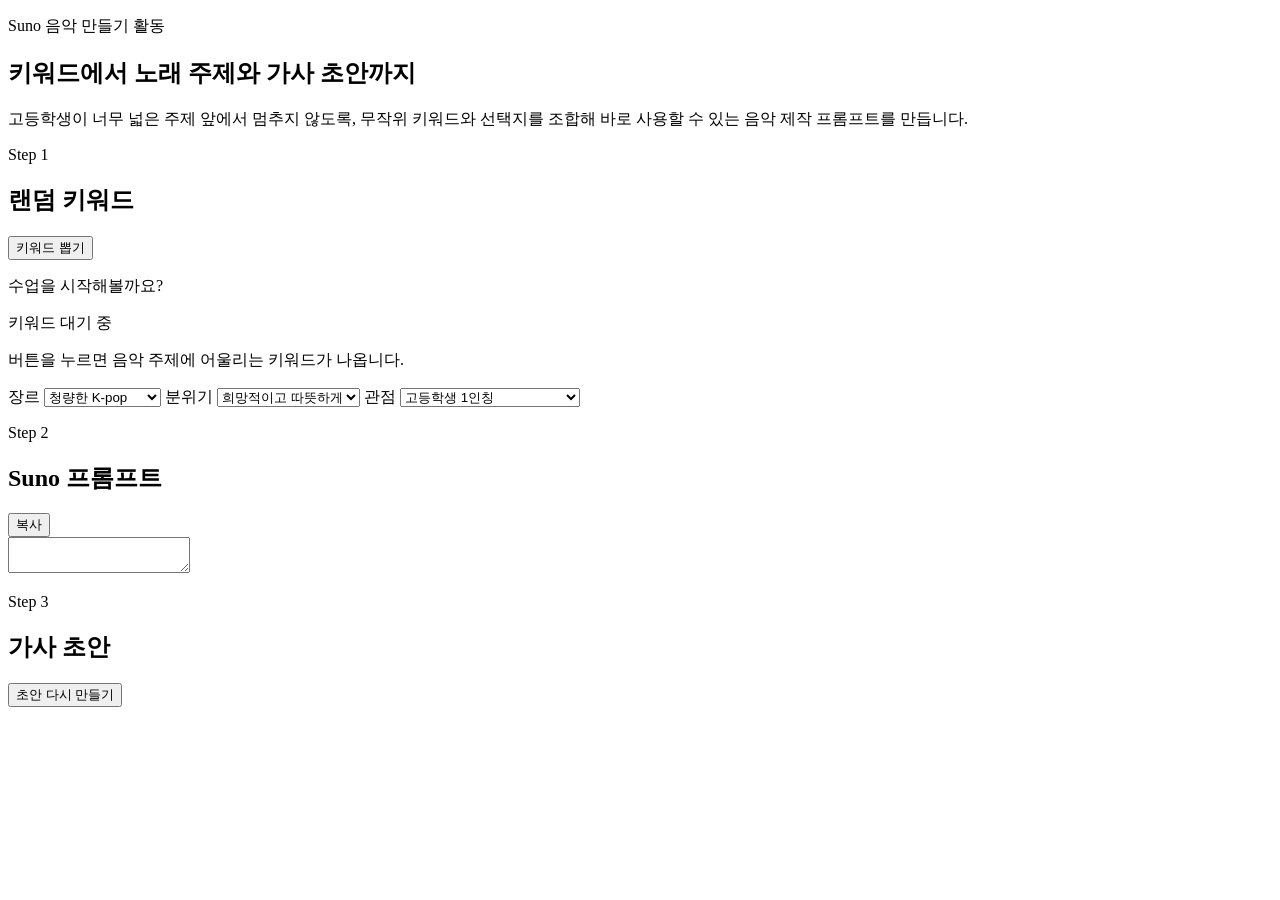
==== index.html @ 48846d21 "Add Suno keyword activity app" ====
<!doctype html>
<html lang="ko">
<head>
  <meta charset="utf-8">
  <meta name="viewport" content="width=device-width, initial-scale=1">
  <title>Suno 키워드 음악 활동</title>
  <link rel="preconnect" href="https://fonts.googleapis.com">
  <link rel="preconnect" href="https://fonts.gstatic.com" crossorigin>
  <link href="https://fonts.googleapis.com/css2?family=Noto+Sans+KR:wght@400;500;700;800&display=swap" rel="stylesheet">
  <link rel="stylesheet" href="styles.css">
</head>
<body>
  <main class="app-shell">
    <section class="workspace" aria-labelledby="app-title">
      <div class="intro-panel">
        <div class="visual" aria-hidden="true">
          <div class="disc"><span></span></div>
          <div class="bars">
            <i></i><i></i><i></i><i></i><i></i>
          </div>
        </div>
        <div>
          <p class="eyebrow">Suno 음악 만들기 활동</p>
          <h1 id="app-title">키워드에서 노래 주제와 가사 초안까지</h1>
          <p class="lead">고등학생이 너무 넓은 주제 앞에서 멈추지 않도록, 무작위 키워드와 선택지를 조합해 바로 사용할 수 있는 음악 제작 프롬프트를 만듭니다.</p>
        </div>
      </div>

      <div class="tool-grid">
        <section class="generator-panel" aria-labelledby="keyword-heading">
          <div class="panel-header">
            <div>
              <p class="section-label">Step 1</p>
              <h2 id="keyword-heading">랜덤 키워드</h2>
            </div>
            <button id="drawButton" class="primary-button" type="button">키워드 뽑기</button>
          </div>

          <div class="keyword-stage" aria-live="polite">
            <p id="keywordCategory" class="keyword-category">수업을 시작해볼까요?</p>
            <p id="keywordText" class="keyword-text">키워드 대기 중</p>
            <p id="keywordHint" class="keyword-hint">버튼을 누르면 음악 주제에 어울리는 키워드가 나옵니다.</p>
          </div>

          <div class="controls" aria-label="노래 생성 조건">
            <label>
              장르
              <select id="genreSelect">
                <option>청량한 K-pop</option>
                <option>어쿠스틱 발라드</option>
                <option>힙합/R&B</option>
                <option>시티팝</option>
                <option>인디 록</option>
                <option>EDM 팝</option>
              </select>
            </label>
            <label>
              분위기
              <select id="moodSelect">
                <option>희망적이고 따뜻하게</option>
                <option>차분하고 사색적으로</option>
                <option>밝고 에너지 있게</option>
                <option>몽환적이고 영화처럼</option>
                <option>진지하고 담담하게</option>
              </select>
            </label>
            <label>
              관점
              <select id="voiceSelect">
                <option>고등학생 1인칭</option>
                <option>친구에게 말하듯</option>
                <option>미래의 내가 현재의 나에게</option>
                <option>우리 반이 함께 부르는 느낌</option>
              </select>
            </label>
          </div>
        </section>

        <section class="output-panel" aria-labelledby="prompt-heading">
          <div class="panel-header compact">
            <div>
              <p class="section-label">Step 2</p>
              <h2 id="prompt-heading">Suno 프롬프트</h2>
            </div>
            <button id="copyButton" class="icon-button" type="button" title="프롬프트 복사" aria-label="프롬프트 복사">복사</button>
          </div>
          <textarea id="promptOutput" readonly spellcheck="false"></textarea>
          <p id="copyStatus" class="copy-status" role="status"></p>
        </section>
      </div>

      <section class="lyrics-panel" aria-labelledby="lyrics-heading">
        <div class="panel-header compact">
          <div>
            <p class="section-label">Step 3</p>
            <h2 id="lyrics-heading">가사 초안</h2>
          </div>
          <button id="refreshLyrics" class="secondary-button" type="button">초안 다시 만들기</button>
        </div>
        <pre id="lyricsOutput"></pre>
      </section>
    </section>
  </main>
  <script src="script.js"></script>
</body>
</html>
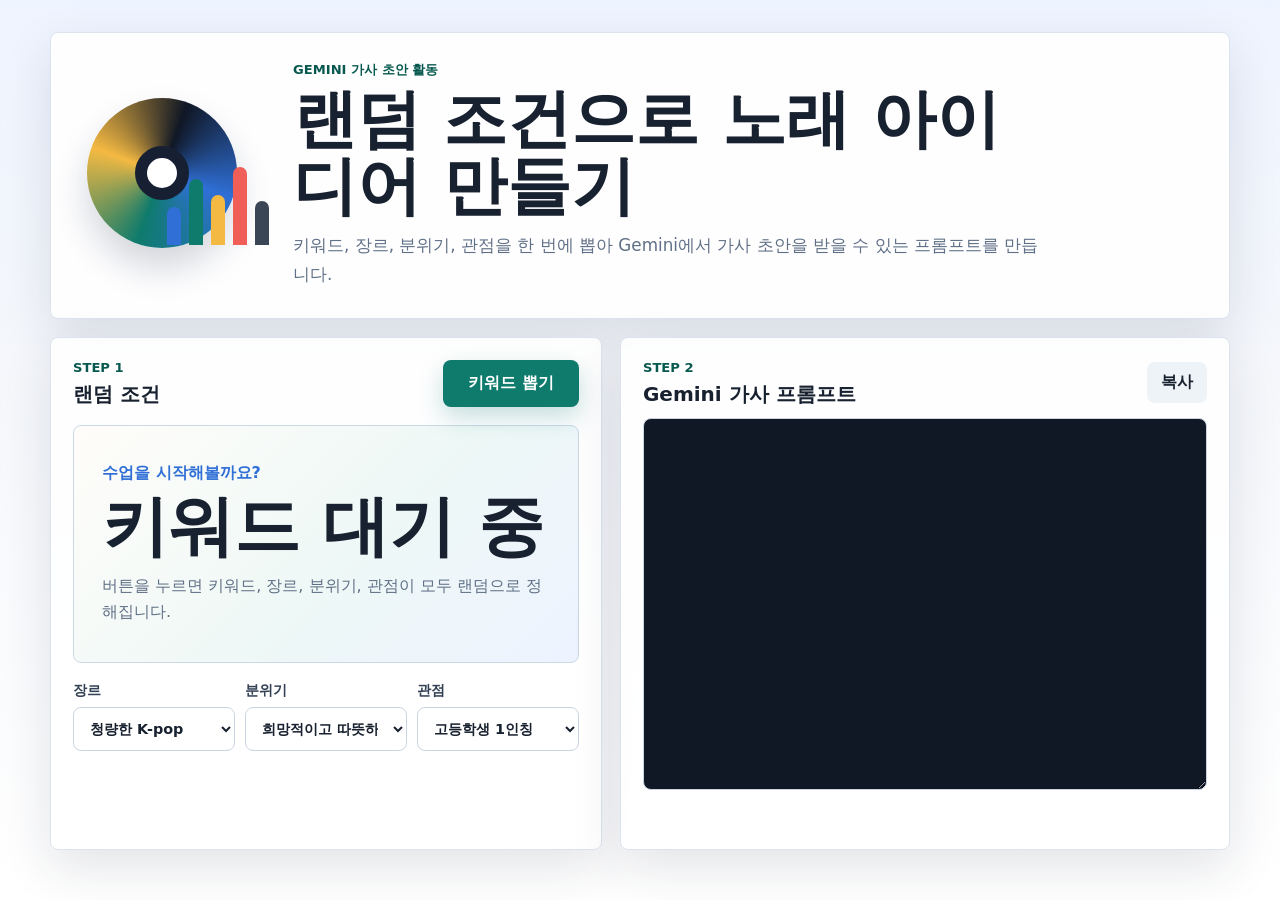
==== commit 468c4c24: "Update app for Gemini lyric prompt workflow" ====
--- a/index.html
+++ b/index.html
@@ -3,7 +3,7 @@
 <head>
   <meta charset="utf-8">
   <meta name="viewport" content="width=device-width, initial-scale=1">
-  <title>Suno 키워드 음악 활동</title>
+  <title>Gemini 가사 키워드 활동</title>
   <link rel="preconnect" href="https://fonts.googleapis.com">
   <link rel="preconnect" href="https://fonts.gstatic.com" crossorigin>
   <link href="https://fonts.googleapis.com/css2?family=Noto+Sans+KR:wght@400;500;700;800&display=swap" rel="stylesheet">
@@ -20,9 +20,9 @@
           </div>
         </div>
         <div>
-          <p class="eyebrow">Suno 음악 만들기 활동</p>
-          <h1 id="app-title">키워드에서 노래 주제와 가사 초안까지</h1>
-          <p class="lead">고등학생이 너무 넓은 주제 앞에서 멈추지 않도록, 무작위 키워드와 선택지를 조합해 바로 사용할 수 있는 음악 제작 프롬프트를 만듭니다.</p>
+          <p class="eyebrow">Gemini 가사 초안 활동</p>
+          <h1 id="app-title">랜덤 조건으로 노래 아이디어 만들기</h1>
+          <p class="lead">키워드, 장르, 분위기, 관점을 한 번에 뽑아 Gemini에서 가사 초안을 받을 수 있는 프롬프트를 만듭니다.</p>
         </div>
       </div>
 
@@ -31,7 +31,7 @@
           <div class="panel-header">
             <div>
               <p class="section-label">Step 1</p>
-              <h2 id="keyword-heading">랜덤 키워드</h2>
+              <h2 id="keyword-heading">랜덤 조건</h2>
             </div>
             <button id="drawButton" class="primary-button" type="button">키워드 뽑기</button>
           </div>
@@ -39,10 +39,10 @@
           <div class="keyword-stage" aria-live="polite">
             <p id="keywordCategory" class="keyword-category">수업을 시작해볼까요?</p>
             <p id="keywordText" class="keyword-text">키워드 대기 중</p>
-            <p id="keywordHint" class="keyword-hint">버튼을 누르면 음악 주제에 어울리는 키워드가 나옵니다.</p>
+            <p id="keywordHint" class="keyword-hint">버튼을 누르면 키워드, 장르, 분위기, 관점이 모두 랜덤으로 정해집니다.</p>
           </div>
 
-          <div class="controls" aria-label="노래 생성 조건">
+          <div class="controls" aria-label="랜덤으로 정해지는 노래 조건">
             <label>
               장르
               <select id="genreSelect">
@@ -80,7 +80,7 @@
           <div class="panel-header compact">
             <div>
               <p class="section-label">Step 2</p>
-              <h2 id="prompt-heading">Suno 프롬프트</h2>
+              <h2 id="prompt-heading">Gemini 가사 프롬프트</h2>
             </div>
             <button id="copyButton" class="icon-button" type="button" title="프롬프트 복사" aria-label="프롬프트 복사">복사</button>
           </div>
@@ -88,17 +88,6 @@
           <p id="copyStatus" class="copy-status" role="status"></p>
         </section>
       </div>
-
-      <section class="lyrics-panel" aria-labelledby="lyrics-heading">
-        <div class="panel-header compact">
-          <div>
-            <p class="section-label">Step 3</p>
-            <h2 id="lyrics-heading">가사 초안</h2>
-          </div>
-          <button id="refreshLyrics" class="secondary-button" type="button">초안 다시 만들기</button>
-        </div>
-        <pre id="lyricsOutput"></pre>
-      </section>
     </section>
   </main>
   <script src="script.js"></script>
--- a/styles.css
+++ b/styles.css
@@ -0,0 +1,347 @@
+:root {
+  color-scheme: light;
+  --bg: #f5f7fb;
+  --surface: #ffffff;
+  --ink: #18212f;
+  --muted: #607086;
+  --line: #dce3ee;
+  --accent: #0f7b6c;
+  --accent-strong: #07594f;
+  --coral: #f05f57;
+  --gold: #f4b942;
+  --blue: #2f6fd6;
+  --shadow: 0 18px 50px rgba(29, 43, 67, 0.12);
+}
+
+* {
+  box-sizing: border-box;
+}
+
+body {
+  margin: 0;
+  min-height: 100vh;
+  background: linear-gradient(180deg, #eef4ff 0%, var(--bg) 42%, #ffffff 100%);
+  color: var(--ink);
+  font-family: "Noto Sans KR", system-ui, -apple-system, BlinkMacSystemFont, "Segoe UI", sans-serif;
+}
+
+button,
+select,
+textarea {
+  font: inherit;
+}
+
+.app-shell {
+  width: min(1180px, calc(100% - 32px));
+  margin: 0 auto;
+  padding: 32px 0 40px;
+}
+
+.workspace {
+  display: grid;
+  gap: 18px;
+}
+
+.intro-panel,
+.generator-panel,
+.output-panel,
+.lyrics-panel {
+  background: rgba(255, 255, 255, 0.92);
+  border: 1px solid var(--line);
+  border-radius: 8px;
+  box-shadow: var(--shadow);
+}
+
+.intro-panel {
+  display: grid;
+  grid-template-columns: 190px 1fr;
+  gap: 24px;
+  align-items: center;
+  min-height: 220px;
+  padding: 28px;
+  overflow: hidden;
+}
+
+.visual {
+  position: relative;
+  min-height: 164px;
+}
+
+.disc {
+  position: absolute;
+  left: 8px;
+  top: 5px;
+  width: 150px;
+  aspect-ratio: 1;
+  border-radius: 50%;
+  background: conic-gradient(from 20deg, #101725, #2f6fd6, #0f7b6c, #f4b942, #101725);
+  box-shadow: 0 20px 35px rgba(15, 31, 55, 0.18);
+}
+
+.disc span {
+  position: absolute;
+  inset: 48px;
+  border-radius: 50%;
+  background: #ffffff;
+  border: 12px solid #172033;
+}
+
+.bars {
+  position: absolute;
+  right: 0;
+  bottom: 12px;
+  display: flex;
+  align-items: end;
+  gap: 8px;
+  height: 82px;
+}
+
+.bars i {
+  display: block;
+  width: 14px;
+  border-radius: 999px 999px 4px 4px;
+  background: var(--coral);
+}
+
+.bars i:nth-child(1) { height: 38px; background: var(--blue); }
+.bars i:nth-child(2) { height: 66px; background: var(--accent); }
+.bars i:nth-child(3) { height: 50px; background: var(--gold); }
+.bars i:nth-child(4) { height: 78px; background: var(--coral); }
+.bars i:nth-child(5) { height: 44px; background: #3a4556; }
+
+.eyebrow,
+.section-label {
+  margin: 0 0 7px;
+  color: var(--accent-strong);
+  font-size: 0.82rem;
+  font-weight: 800;
+  letter-spacing: 0;
+  text-transform: uppercase;
+}
+
+h1,
+h2,
+p {
+  margin-top: 0;
+}
+
+h1 {
+  max-width: 720px;
+  margin-bottom: 12px;
+  font-size: clamp(2rem, 5vw, 4.4rem);
+  line-height: 1.04;
+  letter-spacing: 0;
+}
+
+h2 {
+  margin-bottom: 0;
+  font-size: 1.25rem;
+  line-height: 1.2;
+}
+
+.lead {
+  max-width: 760px;
+  margin-bottom: 0;
+  color: var(--muted);
+  font-size: 1.05rem;
+  line-height: 1.75;
+}
+
+.tool-grid {
+  display: grid;
+  grid-template-columns: minmax(0, 0.95fr) minmax(360px, 1.05fr);
+  gap: 18px;
+}
+
+.generator-panel,
+.output-panel,
+.lyrics-panel {
+  padding: 22px;
+}
+
+.panel-header {
+  display: flex;
+  align-items: center;
+  justify-content: space-between;
+  gap: 14px;
+  margin-bottom: 18px;
+}
+
+.panel-header.compact {
+  margin-bottom: 12px;
+}
+
+.primary-button,
+.secondary-button,
+.icon-button {
+  border: 0;
+  border-radius: 8px;
+  cursor: pointer;
+  font-weight: 800;
+  transition: transform 160ms ease, background 160ms ease, box-shadow 160ms ease;
+}
+
+.primary-button {
+  min-width: 136px;
+  padding: 13px 18px;
+  background: var(--accent);
+  color: #ffffff;
+  box-shadow: 0 10px 24px rgba(15, 123, 108, 0.24);
+}
+
+.secondary-button,
+.icon-button {
+  padding: 10px 14px;
+  background: #eef3f8;
+  color: var(--ink);
+}
+
+button:hover {
+  transform: translateY(-1px);
+}
+
+.primary-button:hover {
+  background: var(--accent-strong);
+}
+
+.keyword-stage {
+  display: grid;
+  align-content: center;
+  min-height: 238px;
+  margin-bottom: 18px;
+  padding: 28px;
+  border: 1px solid #cbd9e7;
+  border-radius: 8px;
+  background: linear-gradient(135deg, #fffdfa, #eef8f6 54%, #edf3ff);
+}
+
+.keyword-category {
+  margin-bottom: 8px;
+  color: var(--blue);
+  font-weight: 800;
+}
+
+.keyword-text {
+  margin-bottom: 12px;
+  font-size: clamp(2.1rem, 6vw, 4.1rem);
+  font-weight: 800;
+  line-height: 1.05;
+}
+
+.keyword-hint {
+  margin-bottom: 0;
+  color: var(--muted);
+  line-height: 1.6;
+}
+
+.controls {
+  display: grid;
+  grid-template-columns: repeat(3, minmax(0, 1fr));
+  gap: 10px;
+}
+
+label {
+  display: grid;
+  gap: 7px;
+  color: #334155;
+  font-size: 0.9rem;
+  font-weight: 800;
+}
+
+select {
+  width: 100%;
+  min-height: 44px;
+  border: 1px solid #cbd5e1;
+  border-radius: 8px;
+  background: #ffffff;
+  color: var(--ink);
+  padding: 0 12px;
+}
+
+textarea,
+pre {
+  width: 100%;
+  margin: 0;
+  border: 1px solid #cbd5e1;
+  border-radius: 8px;
+  background: #101725;
+  color: #ecfdf5;
+  line-height: 1.65;
+  white-space: pre-wrap;
+}
+
+textarea {
+  min-height: 372px;
+  resize: vertical;
+  padding: 16px;
+}
+
+pre {
+  min-height: 260px;
+  padding: 18px;
+  overflow: auto;
+  font-family: "Noto Sans KR", system-ui, sans-serif;
+}
+
+.copy-status {
+  min-height: 24px;
+  margin: 9px 0 0;
+  color: var(--accent-strong);
+  font-size: 0.9rem;
+  font-weight: 800;
+}
+
+@media (max-width: 860px) {
+  .intro-panel,
+  .tool-grid,
+  .controls {
+    grid-template-columns: 1fr;
+  }
+
+  .intro-panel {
+    min-height: auto;
+  }
+
+  .visual {
+    min-height: 128px;
+  }
+
+  .disc {
+    width: 118px;
+  }
+
+  .disc span {
+    inset: 38px;
+    border-width: 10px;
+  }
+}
+
+@media (max-width: 560px) {
+  .app-shell {
+    width: min(100% - 20px, 1180px);
+    padding-top: 16px;
+  }
+
+  .intro-panel,
+  .generator-panel,
+  .output-panel,
+  .lyrics-panel {
+    padding: 16px;
+  }
+
+  .panel-header {
+    align-items: stretch;
+    flex-direction: column;
+  }
+
+  .primary-button,
+  .secondary-button,
+  .icon-button {
+    width: 100%;
+  }
+
+  .keyword-stage {
+    min-height: 210px;
+    padding: 20px;
+  }
+}
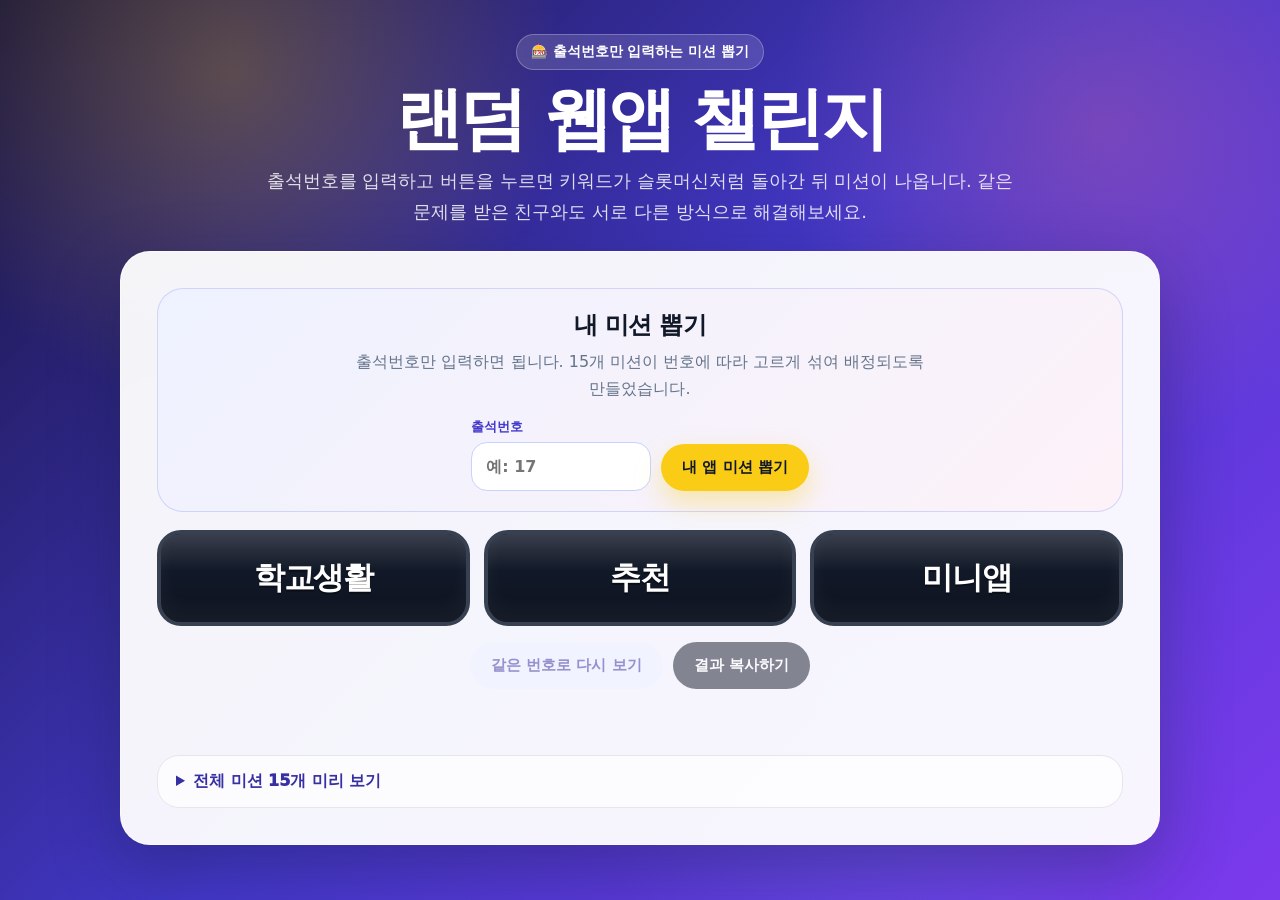
==== commit ff48bffe: "Add random web app challenge page" ====
--- a/index.html
+++ b/index.html
@@ -1,95 +1,897 @@
-<!doctype html>
+<!DOCTYPE html>
 <html lang="ko">
 <head>
-  <meta charset="utf-8">
-  <meta name="viewport" content="width=device-width, initial-scale=1">
-  <title>Gemini 가사 키워드 활동</title>
-  <link rel="preconnect" href="https://fonts.googleapis.com">
-  <link rel="preconnect" href="https://fonts.gstatic.com" crossorigin>
-  <link href="https://fonts.googleapis.com/css2?family=Noto+Sans+KR:wght@400;500;700;800&display=swap" rel="stylesheet">
-  <link rel="stylesheet" href="styles.css">
+  <meta charset="UTF-8" />
+  <meta name="viewport" content="width=device-width, initial-scale=1.0" />
+  <title>랜덤 웹앱 챌린지</title>
+  <style>
+    :root {
+      --bg-a: #18143d;
+      --bg-b: #4338ca;
+      --bg-c: #7c3aed;
+      --white: #ffffff;
+      --text: #111827;
+      --sub: #64748b;
+      --line: #e5e7eb;
+      --yellow: #facc15;
+      --pink: #fb7185;
+      --indigo: #4f46e5;
+      --green: #16a34a;
+      --red: #dc2626;
+      --soft: #f8fafc;
+      --shadow: 0 24px 70px rgba(15, 23, 42, 0.32);
+      --radius-xl: 30px;
+      --radius-lg: 22px;
+      --radius-md: 16px;
+    }
+
+    * { box-sizing: border-box; }
+
+    html { scroll-behavior: smooth; }
+
+    body {
+      margin: 0;
+      min-height: 100vh;
+      font-family: "Pretendard", "Noto Sans KR", system-ui, -apple-system, BlinkMacSystemFont, sans-serif;
+      color: var(--text);
+      background:
+        radial-gradient(circle at 18% 8%, rgba(250, 204, 21, 0.26), transparent 25%),
+        radial-gradient(circle at 86% 14%, rgba(251, 113, 133, 0.25), transparent 24%),
+        radial-gradient(circle at 70% 80%, rgba(96, 165, 250, 0.20), transparent 28%),
+        linear-gradient(135deg, var(--bg-a), var(--bg-b), var(--bg-c));
+      padding: 34px 16px;
+    }
+
+    button, input { font: inherit; }
+
+    .wrap {
+      width: min(1040px, 100%);
+      margin: 0 auto;
+    }
+
+    .hero {
+      color: white;
+      text-align: center;
+      margin-bottom: 24px;
+    }
+
+    .badge {
+      display: inline-flex;
+      align-items: center;
+      gap: 8px;
+      padding: 8px 14px;
+      border-radius: 999px;
+      border: 1px solid rgba(255,255,255,0.25);
+      background: rgba(255,255,255,0.14);
+      backdrop-filter: blur(10px);
+      font-weight: 800;
+      font-size: 14px;
+      margin-bottom: 14px;
+    }
+
+    h1 {
+      margin: 0 0 12px;
+      font-size: clamp(36px, 6vw, 68px);
+      line-height: 1.03;
+      letter-spacing: -0.055em;
+    }
+
+    .hero p {
+      max-width: 760px;
+      margin: 0 auto;
+      color: rgba(255,255,255,0.84);
+      line-height: 1.7;
+      font-size: clamp(15px, 2vw, 18px);
+      word-break: keep-all;
+    }
+
+    .panel {
+      background: rgba(255,255,255,0.95);
+      border: 1px solid rgba(255,255,255,0.6);
+      border-radius: var(--radius-xl);
+      box-shadow: var(--shadow);
+      padding: clamp(18px, 4vw, 36px);
+      overflow: hidden;
+    }
+
+    .student-box {
+      background: linear-gradient(135deg, #eef2ff, #fdf2f8);
+      border: 1px solid rgba(129, 140, 248, 0.3);
+      border-radius: 26px;
+      padding: 20px;
+      margin-bottom: 18px;
+      text-align: center;
+    }
+
+    .student-box h2 {
+      margin: 0 0 8px;
+      font-size: 24px;
+      letter-spacing: -0.03em;
+    }
+
+    .student-box p {
+      margin: 0 auto 16px;
+      max-width: 620px;
+      color: var(--sub);
+      line-height: 1.65;
+      word-break: keep-all;
+    }
+
+    .form-row {
+      display: flex;
+      flex-wrap: wrap;
+      gap: 10px;
+      align-items: flex-end;
+      justify-content: center;
+    }
+
+    label {
+      display: grid;
+      gap: 6px;
+      font-size: 13px;
+      color: #4338ca;
+      font-weight: 900;
+      text-align: left;
+    }
+
+    input {
+      width: 180px;
+      border: 1px solid #c7d2fe;
+      border-radius: 16px;
+      background: white;
+      padding: 14px 14px;
+      font-size: 16px;
+      font-weight: 800;
+      outline: none;
+    }
+
+    input:focus {
+      border-color: var(--indigo);
+      box-shadow: 0 0 0 4px rgba(79, 70, 229, 0.12);
+    }
+
+    .machine {
+      display: grid;
+      grid-template-columns: repeat(3, 1fr);
+      gap: 14px;
+      margin: 16px 0 16px;
+    }
+
+    .slot {
+      min-height: 96px;
+      border-radius: 24px;
+      background: #111827;
+      color: #fff;
+      border: 4px solid #374151;
+      display: grid;
+      place-items: center;
+      text-align: center;
+      padding: 14px;
+      position: relative;
+      overflow: hidden;
+      box-shadow: inset 0 -12px 20px rgba(255,255,255,0.05);
+    }
+
+    .slot::before {
+      content: "";
+      position: absolute;
+      inset: 0;
+      background: linear-gradient(to bottom, rgba(255,255,255,0.17), transparent 42%, rgba(0,0,0,0.2));
+      pointer-events: none;
+    }
+
+    .slot span {
+      position: relative;
+      font-weight: 950;
+      letter-spacing: -0.04em;
+      font-size: clamp(20px, 3vw, 31px);
+      text-shadow: 0 2px 0 rgba(0,0,0,0.38);
+      word-break: keep-all;
+    }
+
+    .slot.spinning span {
+      animation: spinText 0.08s infinite alternate;
+    }
+
+    @keyframes spinText {
+      from { transform: translateY(-5px) scale(1.02); opacity: 0.72; }
+      to { transform: translateY(5px) scale(0.98); opacity: 1; }
+    }
+
+    .actions {
+      display: flex;
+      flex-wrap: wrap;
+      justify-content: center;
+      gap: 10px;
+      margin-bottom: 20px;
+    }
+
+    button {
+      border: 0;
+      border-radius: 999px;
+      padding: 14px 21px;
+      font-size: 15px;
+      font-weight: 950;
+      cursor: pointer;
+      transition: transform 0.14s ease, box-shadow 0.14s ease, opacity 0.14s ease;
+      word-break: keep-all;
+    }
+
+    button:hover { transform: translateY(-2px); }
+    button:active { transform: translateY(0); }
+
+    button:disabled {
+      opacity: 0.5;
+      cursor: not-allowed;
+      transform: none;
+    }
+
+    .primary {
+      background: var(--yellow);
+      color: #111827;
+      box-shadow: 0 12px 26px rgba(250, 204, 21, 0.34);
+    }
+
+    .dark {
+      background: #111827;
+      color: white;
+    }
+
+    .soft-btn {
+      background: #eef2ff;
+      color: #3730a3;
+    }
+
+    .msg {
+      min-height: 24px;
+      text-align: center;
+      font-weight: 900;
+      color: var(--green);
+      margin: 6px 0 10px;
+      word-break: keep-all;
+    }
+
+    .warn { color: var(--red); }
+
+    .result {
+      display: none;
+      animation: appear 0.32s ease both;
+    }
+
+    .result.show { display: block; }
+
+    @keyframes appear {
+      from { opacity: 0; transform: translateY(12px) scale(0.98); }
+      to { opacity: 1; transform: translateY(0) scale(1); }
+    }
+
+    .mission-head {
+      border-radius: 28px;
+      padding: 24px;
+      background: linear-gradient(135deg, #fef3c7, #ffe4e6);
+      border: 1px solid rgba(251, 191, 36, 0.55);
+      margin-bottom: 16px;
+    }
+
+    .mission-top {
+      display: flex;
+      justify-content: space-between;
+      gap: 10px;
+      align-items: flex-start;
+      flex-wrap: wrap;
+      margin-bottom: 10px;
+    }
+
+    .chip {
+      display: inline-flex;
+      align-items: center;
+      border-radius: 999px;
+      padding: 7px 11px;
+      font-size: 13px;
+      font-weight: 950;
+      background: white;
+      color: #92400e;
+    }
+
+    .chip.green {
+      background: #dcfce7;
+      color: #166534;
+    }
+
+    .mission-title {
+      margin: 0;
+      font-size: clamp(25px, 4vw, 42px);
+      line-height: 1.16;
+      letter-spacing: -0.05em;
+      word-break: keep-all;
+    }
+
+    .keywords {
+      display: flex;
+      flex-wrap: wrap;
+      gap: 8px;
+      margin-top: 12px;
+    }
+
+    .keyword {
+      background: rgba(255,255,255,0.78);
+      border: 1px solid rgba(255,255,255,0.9);
+      color: #7c2d12;
+      padding: 7px 11px;
+      border-radius: 999px;
+      font-size: 14px;
+      font-weight: 900;
+    }
+
+    .content-grid {
+      display: grid;
+      grid-template-columns: 1.2fr 0.8fr;
+      gap: 14px;
+    }
+
+    .card {
+      background: white;
+      border: 1px solid var(--line);
+      border-radius: var(--radius-lg);
+      padding: 20px;
+    }
+
+    .card h3 {
+      margin: 0 0 10px;
+      font-size: 18px;
+      letter-spacing: -0.02em;
+    }
+
+    .card p {
+      margin: 0;
+      color: #374151;
+      line-height: 1.72;
+      word-break: keep-all;
+    }
+
+    ul {
+      margin: 0;
+      padding-left: 20px;
+      color: #374151;
+      line-height: 1.82;
+      word-break: keep-all;
+    }
+
+    li::marker {
+      color: var(--indigo);
+      font-weight: bold;
+    }
+
+    .note {
+      margin-top: 16px;
+      padding: 16px 18px;
+      border-radius: 18px;
+      border: 1px dashed #cbd5e1;
+      background: var(--soft);
+      color: var(--sub);
+      font-size: 14px;
+      line-height: 1.65;
+      word-break: keep-all;
+    }
+
+    details {
+      margin-top: 22px;
+      background: rgba(255,255,255,0.72);
+      border: 1px solid var(--line);
+      border-radius: 22px;
+      padding: 15px 18px;
+    }
+
+    summary {
+      cursor: pointer;
+      color: #3730a3;
+      font-weight: 950;
+    }
+
+    .mission-list {
+      margin-top: 14px;
+      display: grid;
+      grid-template-columns: repeat(3, 1fr);
+      gap: 10px;
+    }
+
+    .mini {
+      background: white;
+      border: 1px solid var(--line);
+      border-radius: 16px;
+      padding: 12px;
+      line-height: 1.45;
+    }
+
+    .mini strong {
+      display: block;
+      font-size: 14px;
+      margin-bottom: 4px;
+    }
+
+    .mini span {
+      color: var(--sub);
+      font-size: 12px;
+    }
+
+    @media (max-width: 760px) {
+      body { padding: 20px 12px; }
+
+      .machine { gap: 8px; }
+
+      .slot {
+        min-height: 78px;
+        border-radius: 19px;
+        border-width: 3px;
+      }
+
+      .content-grid { grid-template-columns: 1fr; }
+
+      .mission-list { grid-template-columns: 1fr; }
+
+      input { width: 100%; }
+
+      .form-row label,
+      .form-row button,
+      .actions button {
+        width: 100%;
+      }
+    }
+  </style>
 </head>
 <body>
-  <main class="app-shell">
-    <section class="workspace" aria-labelledby="app-title">
-      <div class="intro-panel">
-        <div class="visual" aria-hidden="true">
-          <div class="disc"><span></span></div>
-          <div class="bars">
-            <i></i><i></i><i></i><i></i><i></i>
+  <main class="wrap">
+    <section class="hero">
+      <div class="badge">🎰 출석번호만 입력하는 미션 뽑기</div>
+      <h1>랜덤 웹앱 챌린지</h1>
+      <p>
+        출석번호를 입력하고 버튼을 누르면 키워드가 슬롯머신처럼 돌아간 뒤 미션이 나옵니다.
+        같은 문제를 받은 친구와도 서로 다른 방식으로 해결해보세요.
+      </p>
+    </section>
+
+    <section class="panel">
+      <section class="student-box">
+        <h2>내 미션 뽑기</h2>
+        <p>
+          출석번호만 입력하면 됩니다. 15개 미션이 번호에 따라 고르게 섞여 배정되도록 만들었습니다.
+        </p>
+        <div class="form-row">
+          <label>
+            출석번호
+            <input id="studentNumber" type="number" min="1" max="99" placeholder="예: 17" />
+          </label>
+          <button class="primary" id="drawBtn">내 앱 미션 뽑기</button>
+        </div>
+      </section>
+
+      <div class="machine" aria-label="키워드 슬롯머신">
+        <div class="slot" id="slot1"><span>학교생활</span></div>
+        <div class="slot" id="slot2"><span>추천</span></div>
+        <div class="slot" id="slot3"><span>미니앱</span></div>
+      </div>
+
+      <div class="actions">
+        <button class="soft-btn" id="sameBtn" disabled>같은 번호로 다시 보기</button>
+        <button class="dark" id="copyBtn" disabled>결과 복사하기</button>
+      </div>
+
+      <div class="msg" id="message"></div>
+
+      <section class="result" id="result">
+        <div class="mission-head">
+          <div class="mission-top">
+            <span class="chip" id="missionNumber">MISSION 01</span>
+            <span class="chip green" id="difficulty">난이도: 쉬움</span>
           </div>
+          <h2 class="mission-title" id="title">미션 제목</h2>
+          <div class="keywords" id="keywords"></div>
         </div>
-        <div>
-          <p class="eyebrow">Gemini 가사 초안 활동</p>
-          <h1 id="app-title">랜덤 조건으로 노래 아이디어 만들기</h1>
-          <p class="lead">키워드, 장르, 분위기, 관점을 한 번에 뽑아 Gemini에서 가사 초안을 받을 수 있는 프롬프트를 만듭니다.</p>
+
+        <div class="content-grid">
+          <article class="card">
+            <h3>📌 문제상황</h3>
+            <p id="situation"></p>
+          </article>
+
+          <article class="card">
+            <h3>💡 해결방안 힌트</h3>
+            <p id="hint"></p>
+          </article>
+
+          <article class="card">
+            <h3>✅ 꼭 넣어야 하는 필수 기능</h3>
+            <ul id="required"></ul>
+          </article>
+
+          <article class="card">
+            <h3>✨ 더 해보고 싶다면 추가할 기능</h3>
+            <ul id="optional"></ul>
+          </article>
         </div>
-      </div>
-
-      <div class="tool-grid">
-        <section class="generator-panel" aria-labelledby="keyword-heading">
-          <div class="panel-header">
-            <div>
-              <p class="section-label">Step 1</p>
-              <h2 id="keyword-heading">랜덤 조건</h2>
-            </div>
-            <button id="drawButton" class="primary-button" type="button">키워드 뽑기</button>
-          </div>
-
-          <div class="keyword-stage" aria-live="polite">
-            <p id="keywordCategory" class="keyword-category">수업을 시작해볼까요?</p>
-            <p id="keywordText" class="keyword-text">키워드 대기 중</p>
-            <p id="keywordHint" class="keyword-hint">버튼을 누르면 키워드, 장르, 분위기, 관점이 모두 랜덤으로 정해집니다.</p>
-          </div>
-
-          <div class="controls" aria-label="랜덤으로 정해지는 노래 조건">
-            <label>
-              장르
-              <select id="genreSelect">
-                <option>청량한 K-pop</option>
-                <option>어쿠스틱 발라드</option>
-                <option>힙합/R&B</option>
-                <option>시티팝</option>
-                <option>인디 록</option>
-                <option>EDM 팝</option>
-              </select>
-            </label>
-            <label>
-              분위기
-              <select id="moodSelect">
-                <option>희망적이고 따뜻하게</option>
-                <option>차분하고 사색적으로</option>
-                <option>밝고 에너지 있게</option>
-                <option>몽환적이고 영화처럼</option>
-                <option>진지하고 담담하게</option>
-              </select>
-            </label>
-            <label>
-              관점
-              <select id="voiceSelect">
-                <option>고등학생 1인칭</option>
-                <option>친구에게 말하듯</option>
-                <option>미래의 내가 현재의 나에게</option>
-                <option>우리 반이 함께 부르는 느낌</option>
-              </select>
-            </label>
-          </div>
-        </section>
-
-        <section class="output-panel" aria-labelledby="prompt-heading">
-          <div class="panel-header compact">
-            <div>
-              <p class="section-label">Step 2</p>
-              <h2 id="prompt-heading">Gemini 가사 프롬프트</h2>
-            </div>
-            <button id="copyButton" class="icon-button" type="button" title="프롬프트 복사" aria-label="프롬프트 복사">복사</button>
-          </div>
-          <textarea id="promptOutput" readonly spellcheck="false"></textarea>
-          <p id="copyStatus" class="copy-status" role="status"></p>
-        </section>
-      </div>
+
+        <div class="note">
+          이 미션은 정답이 하나가 아닙니다. 같은 문제상황을 뽑아도 앱 이름, 화면 구성,
+          결과 표현, 말투, 디자인에 따라 전혀 다른 웹앱이 될 수 있습니다.
+        </div>
+      </section>
+
+      <details>
+        <summary>전체 미션 15개 미리 보기</summary>
+        <div class="mission-list" id="missionList"></div>
+      </details>
     </section>
   </main>
-  <script src="script.js"></script>
+
+  <script>
+    const missions = [
+      {
+        title: "수행평가 우선순위 정리 앱",
+        keywords: ["학교생활", "수행평가", "우선순위"],
+        difficulty: "보통",
+        situation: "이번 주에 수행평가와 과제가 여러 개 겹쳤습니다. 학생들은 무엇부터 해야 할지 몰라서 계속 미루고 있습니다.",
+        hint: "과목명, 마감일, 난이도처럼 간단한 정보를 바탕으로 먼저 할 일을 추천하는 앱으로 생각해보세요.",
+        required: ["과제 정보를 입력하거나 선택하는 기능", "우선순위 결과를 보여주는 기능", "완료 여부를 체크하는 기능"],
+        optional: ["오늘 할 일만 따로 보여주기", "긴급도 이모지 표시", "공부를 시작하게 하는 짧은 응원 문구"]
+      },
+      {
+        title: "학교 축제 부스 추천 앱",
+        keywords: ["축제", "취향", "추천"],
+        difficulty: "쉬움",
+        situation: "학교 축제에 부스가 너무 많아서 학생들이 어디부터 가야 할지 고르기 어려워합니다.",
+        hint: "먹거리, 게임, 체험, 포토존 같은 취향을 선택하면 어울리는 부스를 추천하는 방식으로 만들어보세요.",
+        required: ["취향을 선택하는 기능", "추천 부스를 보여주는 기능", "추천 이유를 짧게 설명하는 기능"],
+        optional: ["랜덤 추천 버튼", "친구와 함께 가기 좋은 부스 표시", "축제 포스터 같은 디자인"]
+      },
+      {
+        title: "급식 만족도 기록 앱",
+        keywords: ["급식", "만족도", "기록"],
+        difficulty: "보통",
+        situation: "학생들은 급식 메뉴에 대한 의견이 많지만, 오늘 급식이 어땠는지 간단히 정리해볼 공간이 없습니다.",
+        hint: "오늘의 메뉴에 점수와 한줄평을 남기고, 화면에서 바로 결과를 확인하는 미니 기록 앱으로 만들어보세요.",
+        required: ["메뉴 이름을 입력하는 기능", "점수 또는 별점을 선택하는 기능", "내가 남긴 평가를 화면에 보여주는 기능"],
+        optional: ["오늘의 급식 한줄평", "다시 먹고 싶은 정도 표시", "급식 랭킹처럼 보이는 디자인"]
+      },
+      {
+        title: "동아리 추천 테스트 앱",
+        keywords: ["관심사", "성향", "동아리"],
+        difficulty: "쉬움",
+        situation: "신입생들이 동아리를 고르기 어려워합니다. 자신의 관심사와 성격에 맞는 동아리를 찾고 싶어합니다.",
+        hint: "몇 가지 선택형 질문에 답하면 어울리는 동아리를 추천하는 테스트형 앱으로 만들어보세요.",
+        required: ["선택형 질문 3개 이상", "동아리 추천 결과", "추천 이유 표시"],
+        optional: ["성향 유형 이름 만들기", "결과 카드 디자인", "친구에게 공유할 문구"]
+      },
+      {
+        title: "시험기간 공부 계획 추천 앱",
+        keywords: ["시험", "공부계획", "추천"],
+        difficulty: "보통",
+        situation: "시험기간이 다가왔지만 학생들은 어떤 과목을 먼저 공부해야 할지 계획을 세우기 어려워합니다.",
+        hint: "남은 날짜, 어려운 과목, 공부 가능 시간을 바탕으로 오늘의 공부 순서를 추천하는 앱으로 만들어보세요.",
+        required: ["과목을 입력하거나 선택하는 기능", "공부 가능 시간을 입력하는 기능", "추천 공부 순서를 보여주는 기능"],
+        optional: ["쉬는 시간 추천", "오늘의 공부 미션", "과목별 중요도 표시"]
+      },
+      {
+        title: "감정별 회복 루틴 추천 앱",
+        keywords: ["감정", "스트레스", "회복"],
+        difficulty: "쉬움",
+        situation: "학생들이 피곤하거나 스트레스를 받을 때, 지금 자신에게 필요한 회복 방법을 잘 모를 때가 있습니다.",
+        hint: "현재 기분을 선택하면 짧은 휴식 방법, 음악 분위기, 응원 문구를 추천하는 앱으로 만들어보세요.",
+        required: ["현재 감정을 선택하는 기능", "감정에 맞는 회복 루틴 추천", "짧은 응원 메시지 출력"],
+        optional: ["감정 이모지 디자인", "랜덤 위로 문구", "1분 휴식 타이머 느낌의 화면"]
+      },
+      {
+        title: "지각 방지 등교 루틴 앱",
+        keywords: ["등교", "시간관리", "루틴"],
+        difficulty: "보통",
+        situation: "아침마다 준비 시간이 부족해서 지각할 뻔하는 학생들이 있습니다.",
+        hint: "등교 시간과 준비 시간을 입력하면 몇 시에 일어나야 할지 알려주는 앱으로 만들어보세요.",
+        required: ["등교 시간을 입력하는 기능", "준비 시간을 입력하는 기능", "추천 기상 시간을 보여주는 기능"],
+        optional: ["여유 시간 추가", "아침 준비 체크리스트", "지각 위험도 표시"]
+      },
+      {
+        title: "친구 칭찬 카드 생성기",
+        keywords: ["친구", "칭찬", "카드"],
+        difficulty: "쉬움",
+        situation: "친구에게 고마운 마음을 전하고 싶지만, 막상 어떤 말을 해야 할지 떠오르지 않을 때가 있습니다.",
+        hint: "친구 이름과 장점 키워드를 선택하면 따뜻한 칭찬 문장을 만들어주는 앱으로 만들어보세요.",
+        required: ["친구 이름 입력", "장점 키워드 선택", "칭찬 문장 생성"],
+        optional: ["카드 디자인 선택", "랜덤 칭찬 문구", "복사해서 메시지로 보내기"]
+      },
+      {
+        title: "분리수거 도우미 앱",
+        keywords: ["환경", "분리수거", "안내"],
+        difficulty: "쉬움",
+        situation: "학교나 집에서 쓰레기를 버릴 때, 이 물건을 어떻게 분리수거해야 하는지 헷갈리는 경우가 많습니다.",
+        hint: "물건 종류를 선택하면 올바른 분리수거 방법과 주의사항을 알려주는 앱으로 만들어보세요.",
+        required: ["물건 종류를 선택하는 기능", "분리수거 방법 안내", "주의사항 표시"],
+        optional: ["분리수거 퀴즈", "환경 점수 표시", "자주 헷갈리는 물건 모음"]
+      },
+      {
+        title: "우리 반 자리 배치 랜덤 앱",
+        keywords: ["학급", "자리배치", "랜덤"],
+        difficulty: "쉬움",
+        situation: "자리 배치를 할 때마다 공정하게 정하기 어렵고, 친구들끼리 불만이 생기기도 합니다.",
+        hint: "학생 이름을 입력하면 랜덤으로 섞어서 자리를 배치하는 앱으로 만들어보세요.",
+        required: ["이름을 입력하는 기능", "랜덤으로 섞는 기능", "배치 결과를 보여주는 기능"],
+        optional: ["다시 섞기 버튼", "2인 1조 짝 배정", "앞자리 희망자 표시"]
+      },
+      {
+        title: "체육대회 종목 추천 앱",
+        keywords: ["체육대회", "성향", "종목"],
+        difficulty: "쉬움",
+        situation: "체육대회에서 어떤 종목에 나가야 할지 고민하는 학생들이 있습니다.",
+        hint: "체력, 순발력, 협동심, 선호도를 선택하면 어울리는 종목을 추천하는 앱으로 만들어보세요.",
+        required: ["성향을 선택하는 기능", "추천 종목을 보여주는 기능", "추천 이유 표시"],
+        optional: ["팀 응원 문구", "종목별 난이도 표시", "나의 체육대회 캐릭터 유형"]
+      },
+      {
+        title: "독서 기록 및 책 추천 앱",
+        keywords: ["독서", "취향", "추천"],
+        difficulty: "쉬움",
+        situation: "책을 읽어야 하는데 어떤 책을 골라야 할지 모르거나, 읽은 책을 간단히 정리하지 못하는 학생들이 있습니다.",
+        hint: "관심 분야와 읽고 싶은 분위기를 선택하면 책을 추천하고, 읽은 책의 한줄 감상을 남기는 앱으로 만들어보세요.",
+        required: ["관심 분야 선택", "책 추천 결과 출력", "한줄 감상 입력"],
+        optional: ["별점 기록", "다음에 읽을 책 목록", "독서 카드 디자인"]
+      },
+      {
+        title: "준비물 체크리스트 앱",
+        keywords: ["준비물", "체크리스트", "관리"],
+        difficulty: "쉬움",
+        situation: "학생들이 체육복, 교과서, 수행평가 준비물 등을 자주 깜빡합니다.",
+        hint: "요일별 또는 과목별 준비물을 추가하고 체크할 수 있는 앱으로 만들어보세요.",
+        required: ["준비물을 추가하는 기능", "체크리스트 기능", "완료 상태 표시"],
+        optional: ["요일별 분류", "중요 준비물 강조", "내일 챙길 것 모아보기"]
+      },
+      {
+        title: "진로 성향 미니 테스트 앱",
+        keywords: ["진로", "성향", "테스트"],
+        difficulty: "쉬움",
+        situation: "학생들이 자신의 관심 분야나 진로 방향을 막연하게 느끼고 있습니다.",
+        hint: "간단한 질문에 답하면 어울리는 진로 분야를 추천하는 테스트형 앱으로 만들어보세요.",
+        required: ["진로 관련 질문 4개 이상", "선택지에 따른 결과 분류", "추천 진로 분야 표시"],
+        optional: ["결과 유형 이름 만들기", "관련 활동 추천", "나에게 맞는 과목 추천"]
+      },
+      {
+        title: "학급 소소한 투표 앱",
+        keywords: ["학급", "투표", "의견수집"],
+        difficulty: "보통",
+        situation: "학급에서 간식, 자리, 활동, 주제 등을 정할 때 모두의 의견을 빠르게 모으고 싶을 때가 있습니다.",
+        hint: "선택지를 만들고 화면 안에서 투표 버튼을 눌러 결과가 변하는 체험용 투표 앱으로 만들어보세요.",
+        required: ["투표 주제 입력", "선택지 추가", "투표 결과 표시"],
+        optional: ["막대그래프처럼 결과 보여주기", "최다 득표 항목 강조", "익명 투표 느낌의 UI"]
+      }
+    ];
+
+    const slotPools = [
+      ["학교생활", "축제", "급식", "관심사", "시험", "감정", "등교", "친구", "환경", "학급", "체육대회", "독서", "준비물", "진로"],
+      ["수행평가", "취향", "만족도", "성향", "공부계획", "스트레스", "시간관리", "칭찬", "분리수거", "자리배치", "종목", "기록", "체크리스트", "테스트", "투표"],
+      ["우선순위", "추천", "기록", "동아리", "회복", "루틴", "카드", "안내", "랜덤", "의견수집", "관리", "미니앱"]
+    ];
+
+    /*
+      출석번호가 1, 2, 3번 순서대로 미션 1, 2, 3번이 나오지 않도록
+      15개 미션 번호를 미리 섞은 배열입니다.
+      1~15번 학생은 15개 미션을 한 번씩 받고,
+      16~30번 학생도 같은 방식으로 한 번씩 받습니다.
+    */
+    const missionOrder = [5, 1, 10, 3, 12, 7, 0, 14, 8, 2, 13, 6, 11, 4, 9];
+
+    const slotEls = [
+      document.getElementById("slot1"),
+      document.getElementById("slot2"),
+      document.getElementById("slot3")
+    ];
+
+    const drawBtn = document.getElementById("drawBtn");
+    const sameBtn = document.getElementById("sameBtn");
+    const copyBtn = document.getElementById("copyBtn");
+    const message = document.getElementById("message");
+    const result = document.getElementById("result");
+
+    let currentMission = null;
+    let currentStudentNumber = null;
+    let currentMissionIndex = null;
+    let slotTimer = null;
+
+    function randomItem(arr) {
+      return arr[Math.floor(Math.random() * arr.length)];
+    }
+
+    function safeNumber(value) {
+      const number = Number(value);
+      return Number.isFinite(number) ? number : 0;
+    }
+
+    function getMissionIndex(studentNumber) {
+      const orderIndex = (studentNumber - 1) % missionOrder.length;
+      return missionOrder[orderIndex];
+    }
+
+    function setSlots(words) {
+      slotEls.forEach((slot, index) => {
+        slot.querySelector("span").textContent = words[index];
+      });
+    }
+
+    function validateStudentNumber() {
+      const studentNumber = Math.floor(safeNumber(document.getElementById("studentNumber").value));
+
+      if (!studentNumber || studentNumber < 1) {
+        message.textContent = "출석번호를 먼저 입력해주세요.";
+        message.classList.add("warn");
+        return null;
+      }
+
+      message.textContent = "";
+      message.classList.remove("warn");
+      return studentNumber;
+    }
+
+    function startDraw() {
+      const studentNumber = validateStudentNumber();
+      if (!studentNumber) return;
+
+      currentStudentNumber = studentNumber;
+
+      result.classList.remove("show");
+      drawBtn.disabled = true;
+      sameBtn.disabled = true;
+      copyBtn.disabled = true;
+
+      slotEls.forEach(slot => slot.classList.add("spinning"));
+
+      slotTimer = setInterval(() => {
+        setSlots([
+          randomItem(slotPools[0]),
+          randomItem(slotPools[1]),
+          randomItem(slotPools[2])
+        ]);
+      }, 75);
+
+      setTimeout(() => {
+        stopDraw(studentNumber);
+      }, 1400);
+    }
+
+    function stopDraw(studentNumber) {
+      clearInterval(slotTimer);
+
+      const missionIndex = getMissionIndex(studentNumber);
+      const mission = missions[missionIndex];
+
+      currentMission = mission;
+      currentMissionIndex = missionIndex;
+
+      setSlots(mission.keywords);
+      slotEls.forEach(slot => slot.classList.remove("spinning"));
+
+      renderMission(mission, missionIndex, studentNumber);
+
+      drawBtn.disabled = false;
+      sameBtn.disabled = false;
+      copyBtn.disabled = false;
+    }
+
+    function renderMission(mission, index, studentNumber) {
+      document.getElementById("missionNumber").textContent = `MISSION ${String(index + 1).padStart(2, "0")} · ${studentNumber}번`;
+      document.getElementById("difficulty").textContent = `난이도: ${mission.difficulty}`;
+      document.getElementById("title").textContent = mission.title;
+      document.getElementById("situation").textContent = mission.situation;
+      document.getElementById("hint").textContent = mission.hint;
+
+      const keywords = document.getElementById("keywords");
+      keywords.innerHTML = "";
+      mission.keywords.forEach(word => {
+        const tag = document.createElement("span");
+        tag.className = "keyword";
+        tag.textContent = `#${word}`;
+        keywords.appendChild(tag);
+      });
+
+      const required = document.getElementById("required");
+      required.innerHTML = "";
+      mission.required.forEach(item => {
+        const li = document.createElement("li");
+        li.textContent = item;
+        required.appendChild(li);
+      });
+
+      const optional = document.getElementById("optional");
+      optional.innerHTML = "";
+      mission.optional.forEach(item => {
+        const li = document.createElement("li");
+        li.textContent = item;
+        optional.appendChild(li);
+      });
+
+      message.textContent = `${studentNumber}번 학생의 미션이 정해졌습니다.`;
+      message.classList.remove("warn");
+      result.classList.add("show");
+      result.scrollIntoView({ behavior: "smooth", block: "start" });
+    }
+
+    function missionToText() {
+      if (!currentMission) return "";
+
+      return `[랜덤 웹앱 챌린지 미션]
+
+출석번호: ${currentStudentNumber}번
+
+MISSION ${String(currentMissionIndex + 1).padStart(2, "0")}
+오늘의 미션: ${currentMission.title}
+키워드: ${currentMission.keywords.join(" / ")}
+난이도: ${currentMission.difficulty}
+
+문제상황:
+${currentMission.situation}
+
+해결방안 힌트:
+${currentMission.hint}
+
+꼭 넣어야 하는 필수 기능:
+${currentMission.required.map((item, i) => `${i + 1}. ${item}`).join("\n")}
+
+더 해보고 싶다면 추가할 기능:
+${currentMission.optional.map(item => `- ${item}`).join("\n")}
+
+나의 앱 이름:
+[여기에 앱 이름을 적어보세요]
+
+내가 만들고 싶은 화면 분위기:
+[예: 깔끔하게 / 귀엽게 / 게임처럼 / 학교 축제 느낌으로]`;
+    }
+
+    async function copyText(text) {
+      if (!text) return;
+
+      try {
+        await navigator.clipboard.writeText(text);
+        message.textContent = "복사되었습니다!";
+      } catch (error) {
+        const textarea = document.createElement("textarea");
+        textarea.value = text;
+        document.body.appendChild(textarea);
+        textarea.select();
+        document.execCommand("copy");
+        textarea.remove();
+        message.textContent = "복사되었습니다!";
+      }
+
+      message.classList.remove("warn");
+      setTimeout(() => {
+        if (currentStudentNumber) {
+          message.textContent = `${currentStudentNumber}번 학생의 미션이 정해졌습니다.`;
+        } else {
+          message.textContent = "";
+        }
+      }, 3000);
+    }
+
+    function renderMissionList() {
+      const list = document.getElementById("missionList");
+
+      missions.forEach((mission, index) => {
+        const item = document.createElement("div");
+        item.className = "mini";
+        item.innerHTML = `
+          <strong>${String(index + 1).padStart(2, "0")}. ${mission.title}</strong>
+          <span>${mission.keywords.join(" / ")} · ${mission.difficulty}</span>
+        `;
+        list.appendChild(item);
+      });
+    }
+
+    drawBtn.addEventListener("click", startDraw);
+    sameBtn.addEventListener("click", startDraw);
+    copyBtn.addEventListener("click", () => copyText(missionToText()));
+
+    document.getElementById("studentNumber").addEventListener("keydown", event => {
+      if (event.key === "Enter") {
+        startDraw();
+      }
+    });
+
+    renderMissionList();
+  </script>
 </body>
 </html>
